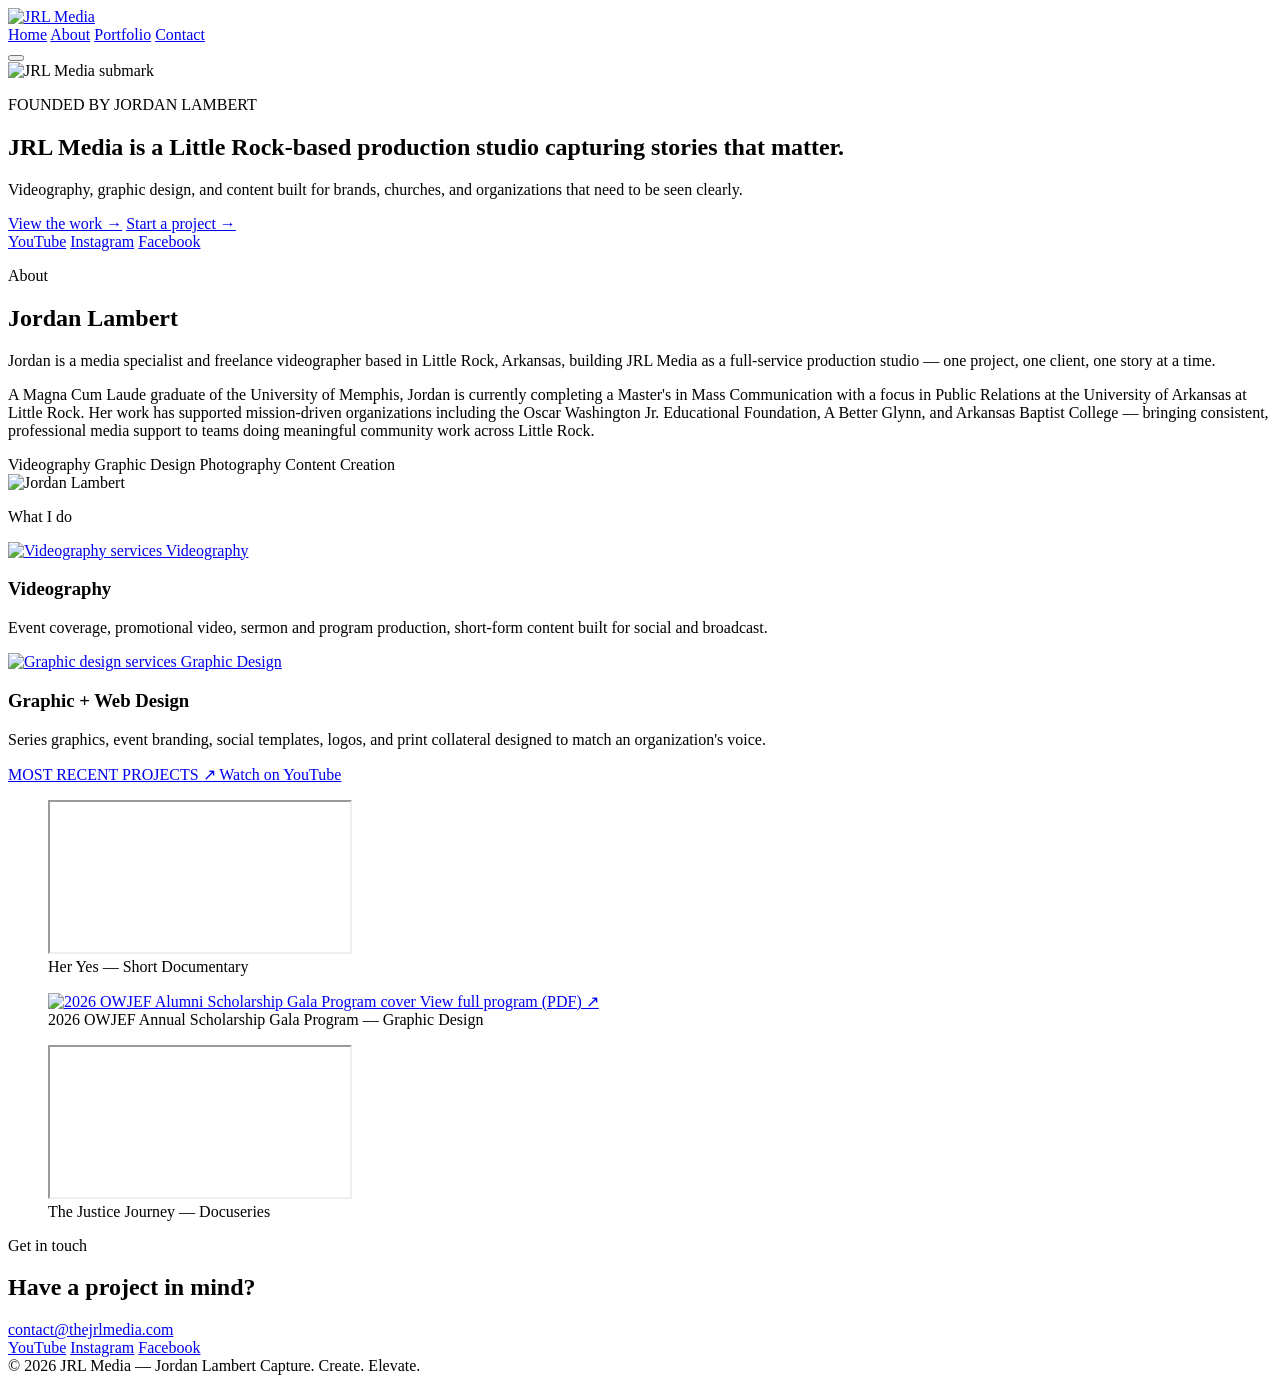
==== index.html @ c46c0e15 "Rename index(1).html to index.html" ====
<!DOCTYPE html>
<html lang="en">
<head>
  <meta charset="UTF-8">
  <meta name="viewport" content="width=device-width, initial-scale=1.0">
  <title>JRL Media — Capture. Create. Elevate.</title>
  <link rel="preconnect" href="https://fonts.googleapis.com">
  <link rel="preconnect" href="https://fonts.gstatic.com" crossorigin>
  <link href="https://fonts.googleapis.com/css2?family=Montserrat:wght@400;500;600;700&display=swap" rel="stylesheet">
  <link rel="stylesheet" href="style.css">
  <link rel="icon" type="image/png" href="images/logo-favicon.png">
</head>
<body>

  <!-- ===== NAV ===== -->
  <header class="site-header">
    <a href="#" class="logo">
      <img src="images/logo-alternate.png" alt="JRL Media">
    </a>
    <nav class="main-nav">
      <a href="#home">Home</a>
      <a href="#about">About</a>
      <a href="#work">Portfolio</a>
      <a href="#contact">Contact</a>
    </nav>
    <button class="nav-toggle" aria-label="Toggle menu">
      <span></span><span></span><span></span>
    </button>
  </header>

  <!-- ===== HERO ===== -->
  <section id="home" class="hero">
    <div class="hero-inner">
      <img src="images/logo-submark.png" alt="JRL Media submark" class="hero-submark">
      <p class="eyebrow">FOUNDED BY JORDAN LAMBERT</p>
      <h1>JRL Media is a Little&nbsp;Rock&#8209;based production studio capturing stories that matter.</h1>

      <p class="hero-sub">Videography, graphic design, and content built for brands, churches, and organizations that need to be seen clearly.</p>

      <div class="hero-cta">
        <a href="#work" class="text-link">View the work →</a>
        <a href="#contact" class="text-link">Start a project →</a>
      </div>

      <div class="socials">
        <a href="https://www.youtube.com/@theJRLMedia" target="_blank" rel="noopener">YouTube</a>
        <a href="#">Instagram</a>
        <a href="#">Facebook</a>
      </div>
    </div>
  </section>

  <!-- ===== ABOUT ===== -->
  <section id="about" class="about-split">
    <div class="about-panel">
        <p class="eyebrow eyebrow-inverse">About</p>
        <h2>Jordan Lambert</h2>
        <p class="about-panel-copy">Jordan is a media specialist and freelance videographer based in Little Rock, Arkansas, building JRL Media as a full-service production studio — one project, one client, one story at a time. </p>
        <p class="about-panel-copy">A Magna Cum Laude graduate of the University of Memphis, Jordan is currently completing a Master's in Mass Communication with a focus in Public Relations at the University of Arkansas at Little Rock. Her work has supported mission-driven organizations including the Oscar Washington Jr. Educational Foundation, A Better Glynn, and Arkansas Baptist College — bringing consistent, professional media support to teams doing meaningful community work across Little Rock.</p>
      <div class="about-tags">
        <span class="tag">Videography</span>
        <span class="tag">Graphic Design</span>
        <span class="tag">Photography</span>
        <span class="tag">Content Creation</span>
      </div>
    </div>
    <div class="about-photo">
      <img src="images/headshot.png" alt="Jordan Lambert">
    </div>
  </section>

  <!-- ===== SERVICES / PORTFOLIO ===== -->
  <section id="work" class="services">
    <p class="eyebrow section-eyebrow">What I do</p>
    <div class="services-grid">
      <article class="work-card">
        <a class="work-card-photo" href="https://www.youtube.com/@theJRLMedia" target="_blank" rel="noopener">
          <div class="work-card-photo">
            <img src="images/media-photo.png" alt="Videography services">
            <span class="work-card-title">Videography</span>
          </div>
        </a>
        <h3 class="services-heading">Videography</h3>
        <p class="service-desc"> Event coverage, promotional video, sermon and program production, short-form content built for social and broadcast.</p>
      </article>
      <article class="work-card">
        <a class="work-card-photo" href="https://canva.link/izifkjl3uzoln9l" target="_blank" rel="noopener">
          <div class="work-card-photo">
          <img src="images/graphic-photo.png" alt="Graphic design services">
          <span class="work-card-title">Graphic Design</span>
        </div>
        </a>
        <h3 class="services-heading">Graphic + Web Design</h3>
        <p class="service-desc"> Series graphics, event branding, social templates, logos, and print collateral designed to match an organization's voice.</p>
  </article>
</div>
  </section>

  <!-- ===== FEATURED WORK ===== -->
  <section class="featured">
    <a href="https://www.youtube.com/@theJRLMedia" target="_blank" rel="noopener" class="eyebrow section-eyebrow eyebrow-link">MOST RECENT PROJECTS <span class="eyebrow-arrow">↗ Watch on YouTube</span></a>
    <div class="featured-grid">
      <figure class="featured-item">
        <div class="thumb thumb-video">
          <iframe
            src="https://www.youtube.com/embed/nKzZP5rl_Bw"
            title="JRL Media featured video"
            allow="accelerometer; autoplay; clipboard-write; encrypted-media; gyroscope; picture-in-picture"
            allowfullscreen>
          </iframe>
        </div>
        <figcaption>Her Yes <span>— Short Documentary</span></figcaption>
      </figure>

      <figure class="featured-item featured-item-compact">
        <a class="thumb thumb-doc" href="files/OWJEFGalaProgram2026.pdf" target="_blank" rel="noopener">
          <img src="images/gala-cover.png" alt="2026 OWJEF Alumni Scholarship Gala Program cover">
          <span class="thumb-doc-label">View full program (PDF) ↗</span>
        </a>
        <figcaption>2026 OWJEF Annual Scholarship Gala Program <span>— Graphic Design</span></figcaption>
      </figure>

      <figure class="featured-item">
        <div class="thumb thumb-video">
          <iframe
            src="https://www.youtube.com/embed/gStjX23V9OE?si=GZtvDW1Xm01tPmMg"
            title="JRL Media featured video"
            allow="accelerometer; autoplay; clipboard-write; encrypted-media; gyroscope; picture-in-picture"
            allowfullscreen>
          </iframe>
        </div>
        <figcaption>The Justice Journey <span>— Docuseries</span></figcaption>
      </figure>
    </div>
  </section>

  <!-- ===== CONTACT ===== -->
  <section id="contact" class="contact">
    <p class="eyebrow section-eyebrow">Get in touch</p>
    <h2>Have a project in mind?</h2>
    <a href="mailto:contact@thejrlmedia.com" class="contact-email">contact@thejrlmedia.com</a>
    <div class="socials">
      <a href="https://www.youtube.com/@theJRLMedia" target="_blank" rel="noopener">YouTube</a>
      <a href="#">Instagram</a>
      <a href="#">Facebook</a>
    </div>
  </section>

  <footer class="site-footer">
    <span>© 2026 JRL Media — Jordan Lambert</span>
    <span class="tagline">Capture. Create. Elevate.</span>
  </footer>

</body>
</html>
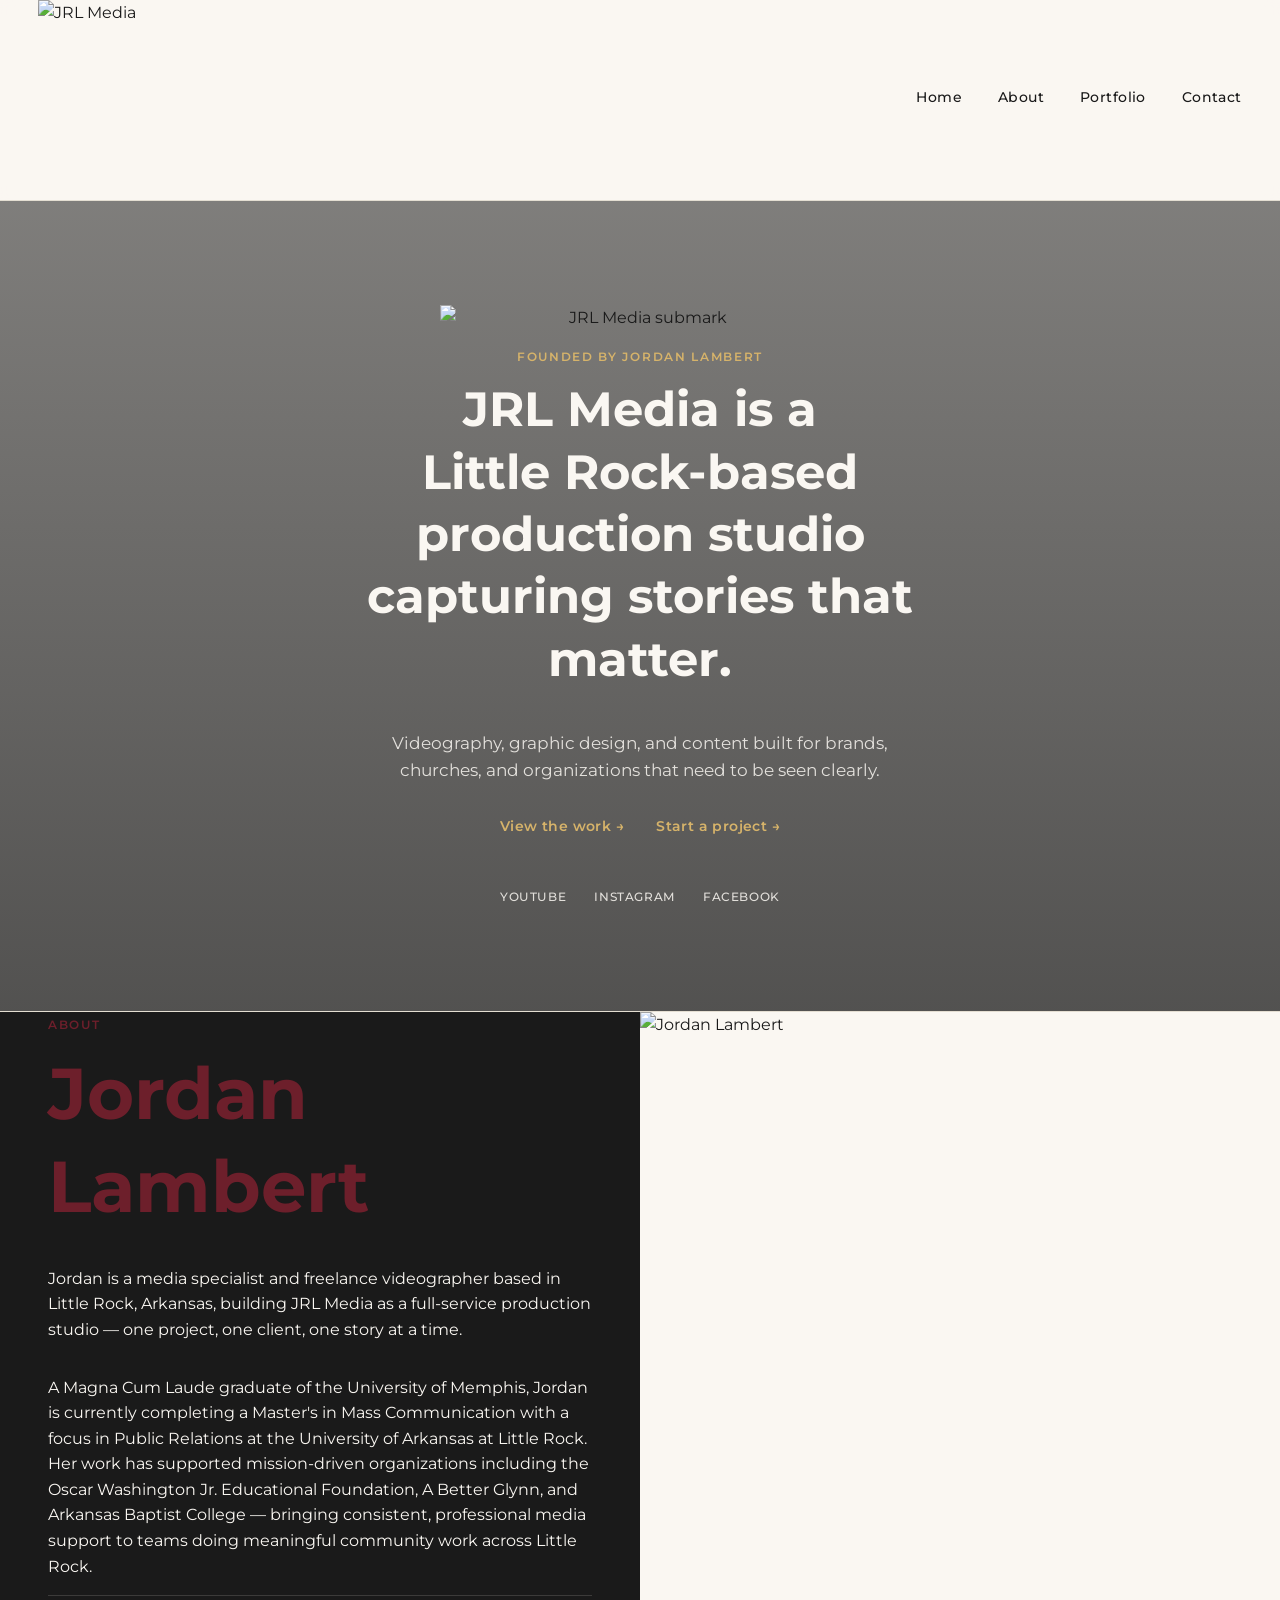
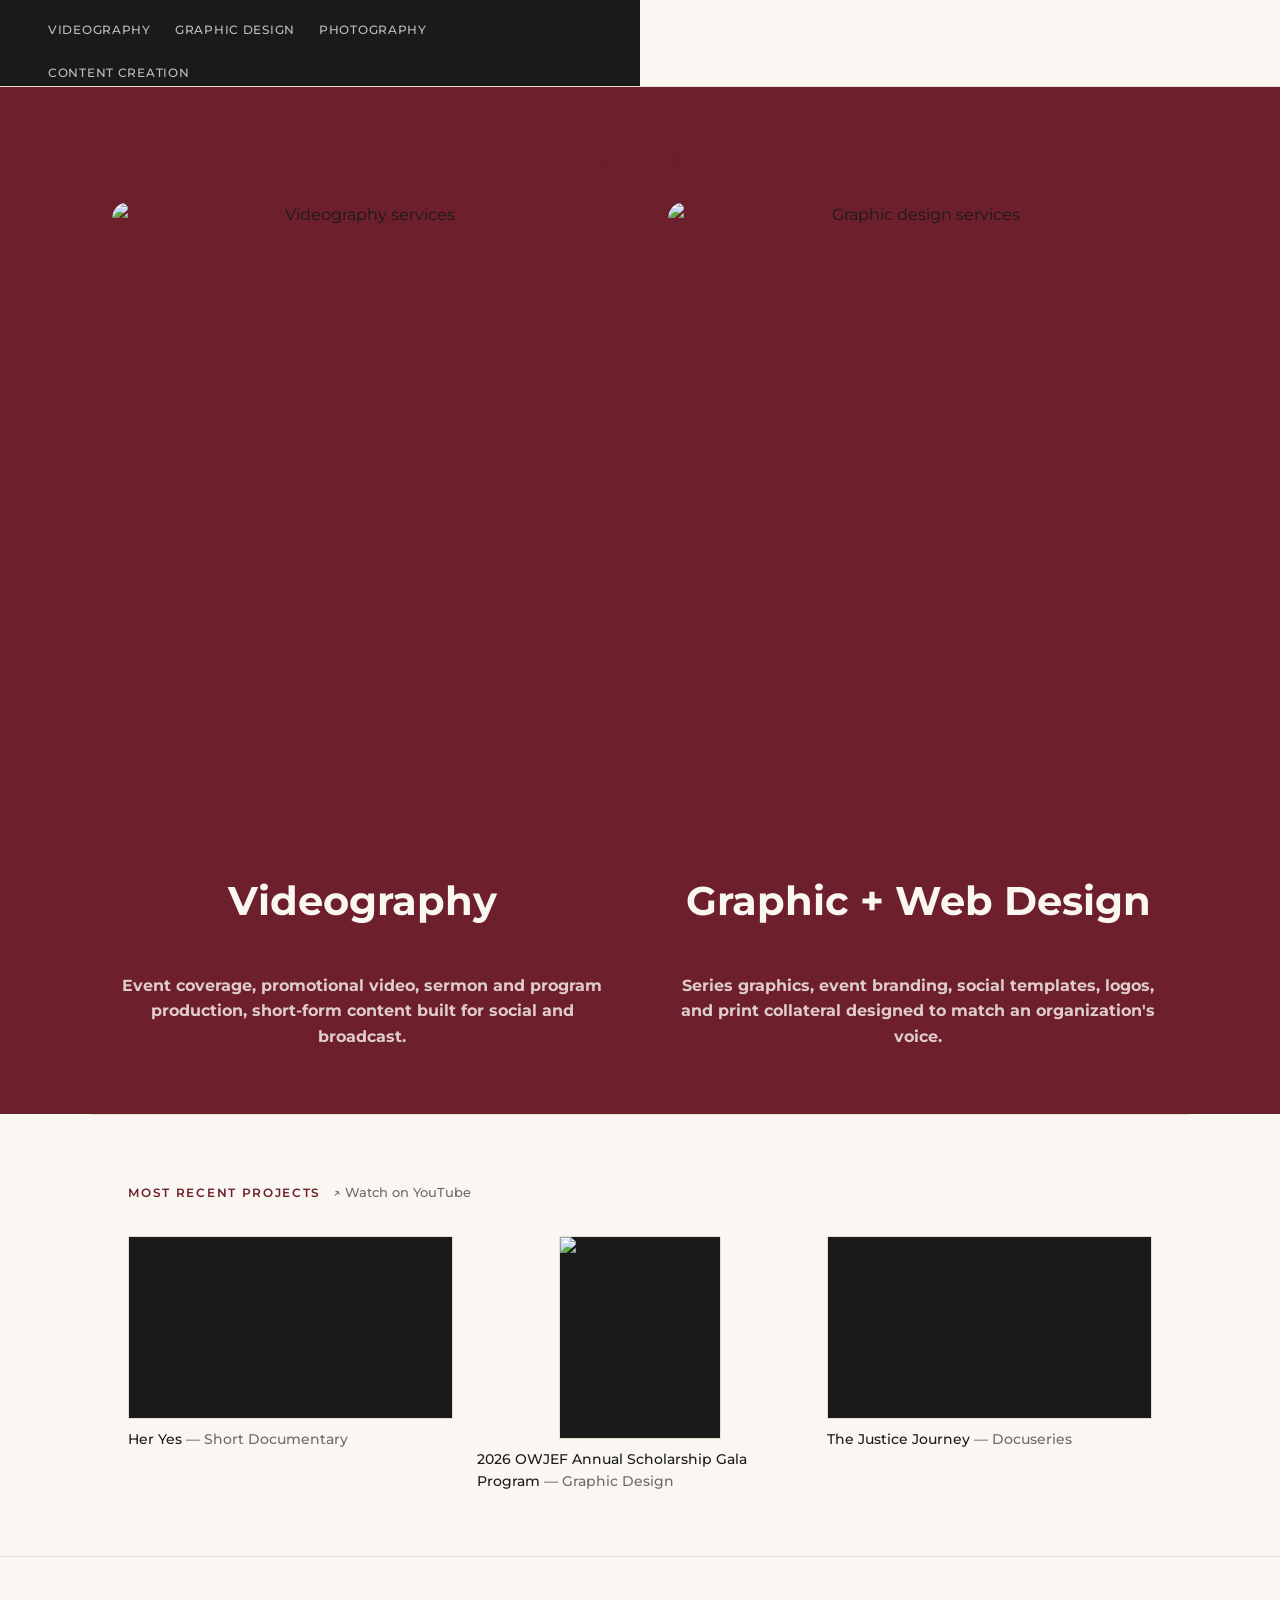
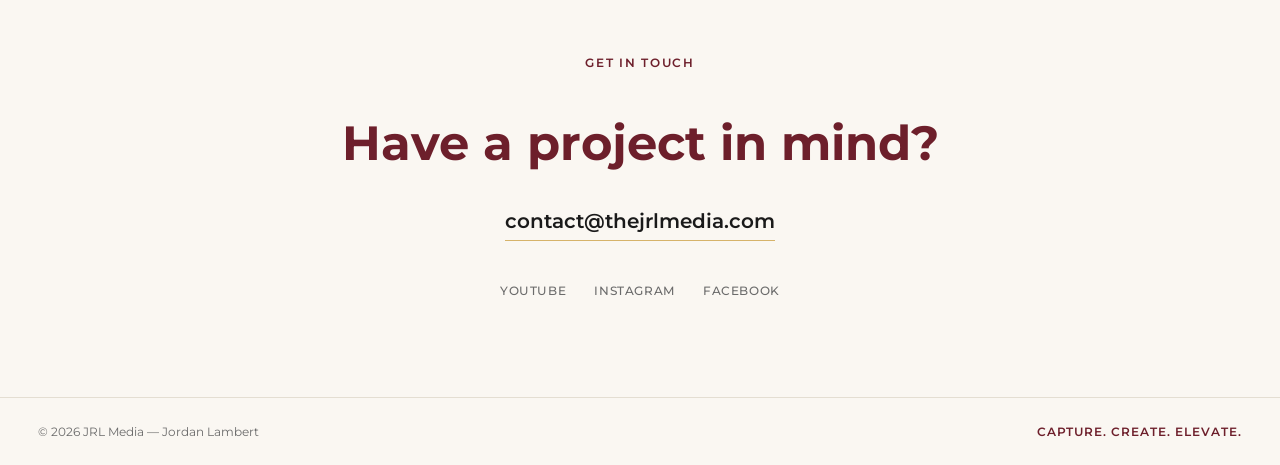
==== commit 005e3e4a: "Update image sources to use absolute URLs" ====
--- a/index.html
+++ b/index.html
@@ -8,14 +8,14 @@
   <link rel="preconnect" href="https://fonts.gstatic.com" crossorigin>
   <link href="https://fonts.googleapis.com/css2?family=Montserrat:wght@400;500;600;700&display=swap" rel="stylesheet">
   <link rel="stylesheet" href="style.css">
-  <link rel="icon" type="image/png" href="images/logo-favicon.png">
+  <link rel="icon" type="image/png" href="thejrlmedia.com/images/logo-favicon.png">
 </head>
 <body>
 
   <!-- ===== NAV ===== -->
   <header class="site-header">
     <a href="#" class="logo">
-      <img src="images/logo-alternate.png" alt="JRL Media">
+      <img src="thejrlmedia.com/images/logo-alternate.png" alt="JRL Media">
     </a>
     <nav class="main-nav">
       <a href="#home">Home</a>
@@ -31,7 +31,7 @@
   <!-- ===== HERO ===== -->
   <section id="home" class="hero">
     <div class="hero-inner">
-      <img src="images/logo-submark.png" alt="JRL Media submark" class="hero-submark">
+      <img src="thejrlmedia.com/images/logo-submark.png" alt="JRL Media submark" class="hero-submark">
       <p class="eyebrow">FOUNDED BY JORDAN LAMBERT</p>
       <h1>JRL Media is a Little&nbsp;Rock&#8209;based production studio capturing stories that matter.</h1>
 
--- a/style.css
+++ b/style.css
@@ -0,0 +1,484 @@
+/* =========================================================
+   JRL MEDIA — Design tokens, pulled directly from the brand kit
+   ========================================================= */
+:root {
+  --maroon:     #6D1F2B;
+  --gold:       #D6B36A;
+  --cream:      #FAF7F2;
+  --black:      #1A1A1A;
+  --gray:       #6B6B6B;
+  --line:       #E4DED2;
+
+  --font-heading: 'Montserrat', sans-serif;
+  --font-body:    'Montserrat', sans-serif;
+
+  --gap: clamp(1.25rem, 3vw, 2.5rem);
+}
+
+* { box-sizing: border-box; }
+html { scroll-behavior: smooth; }
+
+body {
+  margin: 0;
+  background: var(--cream);
+  color: var(--black);
+  font-family: var(--font-body);
+  font-weight: 400;
+  line-height: 1.6;
+  -webkit-font-smoothing: antialiased;
+}
+
+a { color: inherit; text-decoration: none; }
+
+.eyebrow {
+  font-family: var(--font-heading);
+  font-weight: 600;
+  font-size: 0.75rem;
+  letter-spacing: 0.14em;
+  color: var(--maroon);
+  text-transform: uppercase;
+  margin: 0 0 0.75rem;
+}
+
+:focus-visible { outline: 2px solid var(--maroon); outline-offset: 3px; }
+
+@media (prefers-reduced-motion: reduce) {
+  * { animation: none !important; transition: none !important; }
+  html { scroll-behavior: auto; }
+}
+
+/* =========================================================
+   HEADER / NAV
+   ========================================================= */
+.site-header {
+  position: sticky;
+  top: 0;
+  z-index: 20;
+  display: flex;
+  align-items: center;
+  justify-content: space-between;
+  padding: 0 var(--gap);
+  background: rgba(250, 247, 242, 0.9);
+  backdrop-filter: blur(8px);
+  border-bottom: 1px solid var(--line);
+}
+.logo img { height: 200px; width: auto; display: block; }
+
+.main-nav {
+  display: flex;
+  gap: 2.25rem;
+  font-family: var(--font-heading);
+  font-weight: 500;
+  font-size: 0.85rem;
+  letter-spacing: 0.03em;
+}
+.main-nav a { position: relative; padding-bottom: 4px; color: var(--black); }
+.main-nav a::after {
+  content: "";
+  position: absolute;
+  left: 0; bottom: 0;
+  width: 0;
+  height: 1px;
+  background: var(--maroon);
+  transition: width 0.25s ease;
+}
+.main-nav a:hover::after { width: 100%; }
+
+.nav-toggle { display: none; background: none; border: 0; cursor: pointer; padding: 0; }
+.nav-toggle span { display: block; width: 22px; height: 2px; margin: 5px 0; background: var(--black); }
+
+@media (max-width: 760px) {
+  .main-nav { display: none; }
+  .nav-toggle { display: block; }
+}
+
+/* =========================================================
+   HERO — centered, editorial, mission-statement led
+   ========================================================= */
+.hero {
+  position: relative;
+  min-height: 90vh;
+  display: flex;
+  align-items: center;
+  justify-content: center;
+  background-image: url('images/hero-photo.png');
+  background-size: cover;
+  background-position: center 30%;
+  overflow: hidden;
+}
+.hero::before {
+  content: "";
+  position: absolute;
+  inset: 0;
+  background: linear-gradient(180deg, rgba(26,26,26,0.55), rgba(26,26,26,0.75));
+}
+
+.hero-inner {
+  position: relative;
+  z-index: 1;
+  max-width: 760px;
+  margin: 0 auto;
+  padding: clamp(4rem, 12vw, 6rem) var(--gap);
+  text-align: center;
+}
+
+.hero .eyebrow { color: var(--gold); }
+
+.hero h1 {
+  font-family: var(--font-heading);
+  font-weight: 700;
+  font-size: clamp(2rem, 4.5vw, 3rem);
+  line-height: 1.3;
+  color: var(--cream);
+  margin: 0 0 2.5rem 0;
+}
+
+.hero-submark {
+  width: 400px;
+  height: auto;
+  margin: 0 auto 1rem;
+  display: block;
+}
+
+.hero-sub {
+  font-size: 1.05rem;
+  color: var(--cream);
+  opacity: 0.85;
+  max-width: 46ch;
+  margin: 0 auto 2rem;
+}
+
+.hero-cta {
+  display: flex;
+  justify-content: center;
+  gap: 2rem;
+  flex-wrap: wrap;
+  margin-bottom: 3rem;
+}
+
+.hero .text-link { color: var(--gold); }
+.hero .text-link:hover { border-color: var(--gold); }
+
+.hero .socials { color: var(--cream); opacity: 0.85; }
+.hero .socials a:hover { color: var(--gold); opacity: 1; }
+
+.text-link {
+  font-family: var(--font-heading);
+  font-weight: 600;
+  font-size: 0.85rem;
+  letter-spacing: 0.03em;
+  color: var(--maroon);
+  border-bottom: 1px solid transparent;
+  transition: border-color 0.2s;
+}
+.text-link:hover { border-color: var(--maroon); }
+
+.socials {
+  display: flex;
+  justify-content: center;
+  gap: 1.75rem;
+  font-family: var(--font-heading);
+  font-weight: 500;
+  font-size: 0.78rem;
+  letter-spacing: 0.05em;
+  text-transform: uppercase;
+  color: var(--gray);
+}
+.socials a:hover { color: var(--maroon); }
+
+/* =========================================================
+   ABOUT
+   ========================================================= */
+.about {
+  padding: clamp(2rem, 4vw, 3rem) var(--gap);
+  border-top: 1px solid var(--line);
+}
+.about-grid {
+  max-width: 1100px;
+  margin: 0 auto;
+  display: grid;
+  grid-template-columns: 1fr 2fr;
+  gap: var(--gap);
+}
+.lede {
+  font-family: var(--font-heading);
+  font-weight: 600;
+  font-size: clamp(1.2rem, 2.2vw, 1.6rem);
+  line-height: 1.4;
+  color: var(--black);
+  margin: 0 0 1.25rem;
+}
+.about-panel h2 {
+  font-family: var(--font-heading);
+  font-weight: 700;
+  font-size: clamp(3.5rem, 6vw, 4.5rem);
+  line-height: 1.3;
+  color: var(--maroon);
+  margin: 0 0 1rem;
+}
+.about-panel {
+  overflow-y: auto;
+}
+.about-split {
+  display: grid;
+  grid-template-columns: 1fr 1fr;
+  height: 75vh;
+  border-top: 1px solid var(--line);
+}
+.about-panel {
+  background: var(--black);
+  color: var(--cream);
+  padding: clamp(2rem, 4vw, 3rem);
+  display: flex;
+  flex-direction: column;
+  justify-content: center;
+}
+.about-copy p:not(.lede) { color: var(--gray); max-width: 60ch; }
+.about-tags {
+  display: flex;
+  flex-wrap: wrap;
+  gap: 1.5rem;
+  padding-top: 1.5rem;
+  border-top: 1px solid rgba(250,247,242,0.15);
+}
+.about-tags span {
+  font-family: var(--font-heading);
+  font-weight: 500;
+  font-size: 0.75rem;
+  letter-spacing: 0.06em;
+  text-transform: uppercase;
+  color: var(--cream);
+  opacity: 0.75;
+}
+
+@media (max-width: 760px) {
+  .about-split { grid-template-columns: 1fr; height: auto; }
+  .about-panel { overflow-y: visible; }
+  .about-photo { height:auto; min-height: 320px; }
+}
+.about-photo { min-height: 420px; }
+.about-photo img {
+  width: 100%;
+  height: 100%;
+  object-fit: cover;
+  display: block;
+}
+
+/* =========================================================
+   SERVICES
+   ========================================================= */
+.services {
+  margin: 0 auto;
+  padding: clamp(2.5rem, 6vw, 4rem) var(--gap);
+  border-top: 1px solid var(--line);
+  text-align: center;
+  background: var(--maroon);
+}
+.section-eyebrow { margin-bottom: 2rem; }
+
+.services-grid {
+  display: grid;
+  grid-template-columns: repeat(2, 500px);
+  justify-content: center;
+  gap: 3.5rem;
+  background: var(--maroon);
+}
+.services-inner {
+  max-width: 1100px;
+  margin: 0 auto;
+  padding: 0 var(--gap);
+}
+.service-card { background: var(--cream); padding: clamp(2rem, 4vw, 2.5rem); }
+.service-index {
+  font-family: var(--font-heading);
+  font-weight: 700;
+  font-size: 1.75rem;
+  color: var(--gold);
+  display: block;
+  margin-bottom: 0.5rem;
+}
+.service-desc {
+  color: rgba(250,247,242,0.8);   /* was var(--gray) */
+  margin: 1rem 0 0;
+  max-width: 46ch;
+  font-weight:700;
+}
+.service-card h3 {
+  font-family: var(--font-heading);
+  font-weight: 700;
+  font-size: 1.4rem;
+  margin: 0 0 0.75rem;
+  color: var(--maroon);
+}
+.service-card p { color: var(--gray); margin: 0 0 1.25rem; }
+.services-heading {
+  font-family: var(--font-heading);
+  font-weight: 700;
+  font-size: clamp(1.75rem, 4vw, 2.5rem);
+  color: var(--cream);   /* was var(--black) */
+  margin: 0 0 2.5rem;
+}
+
+@media (max-width: 760px) {
+  .services-grid { grid-template-columns: 1fr; }
+}
+.work-card-photo {
+  position: relative;
+  display: block;
+  aspect-ratio: 3 / 4;
+  border-radius: 16px;
+  overflow: hidden;
+}
+.work-card-photo img { transform: scale (1.04)
+  width: 100%;
+  height: 100%;
+  object-fit: cover;
+  display: block;
+  transition: transform 0.3s ease;
+}
+.work-card-photo:hover img {
+  transform: scale(1.04);
+}
+.work-card-link { display: block; }
+
+/* =========================================================
+   FEATURED WORK
+   ========================================================= */
+.featured {
+  max-width: 1100px;
+  margin: 0 auto;
+  padding: clamp(2.5rem, 6vw, 4rem) var(--gap);
+  border-top: 1px solid var(--line);
+}
+.eyebrow-link {
+  display: inline-flex;
+  align-items: baseline;
+  gap: 0.75rem;
+  border-bottom: 1px solid transparent;
+  transition: border-color 0.2s;
+}
+.eyebrow-link:hover { border-color: var(--maroon); }
+.eyebrow-arrow {
+  font-family: var(--font-body);
+  font-weight: 500;
+  text-transform: none;
+  letter-spacing: normal;
+  font-size: 0.8rem;
+  color: var(--gray);
+}
+
+.featured-grid { display: grid; grid-template-columns: repeat(3, 1fr); gap: 1.5rem; }
+.featured-item { margin: 0; }
+.thumb {
+  aspect-ratio: 4 / 5;
+  background: var(--black);
+  border: 1px solid var(--line);
+  position: relative;
+  display: flex;
+  align-items: flex-end;
+  padding: 0.75rem;
+}
+
+.thumb-video { aspect-ratio: 16 / 9; padding: 0; overflow: hidden; }
+.thumb-video iframe { width: 100%; height: 100%; border: 0; display: block; }
+
+.thumb-doc { padding: 0; overflow: hidden; position: relative; display: block; }
+.thumb-doc img { width: 100%; height: 100%; object-fit: cover; object-position: top; display: block; }
+.thumb-doc-label {
+  position: absolute;
+  inset: auto 0 0 0;
+  padding: 0.75rem;
+  background: linear-gradient(to top, rgba(26,26,26,0.85), transparent);
+  font-family: var(--font-heading);
+  font-weight: 500;
+  font-size: 0.72rem;
+  color: var(--gold);
+  opacity: 0;
+  transform: translateY(6px);
+  transition: opacity 0.2s, transform 0.2s;
+  z-index: 2;
+}
+.thumb-doc:hover .thumb-doc-label,
+.thumb-doc:focus-visible .thumb-doc-label,
+.thumb-collage:hover .thumb-doc-label,
+.thumb-collage:focus-visible .thumb-doc-label { opacity: 1; transform: translateY(0); }
+
+.featured-item-compact .thumb-doc { max-width: 50%; margin: 0 auto; }
+
+.thumb-collage {
+  aspect-ratio: 16 / 9;
+  padding: 0;
+  overflow: hidden;
+  display: grid;
+  grid-template-columns: repeat(4, 1fr);
+  grid-auto-rows: 1fr;
+  gap: 2px;
+}
+.collage-cell { width: 100%; height: 100%; background: var(--black); object-fit: cover; display: block; }
+.cell-1 { background: linear-gradient(160deg, #4a2530, var(--black)); }
+.cell-2 { background: linear-gradient(160deg, #3a2010, var(--black)); }
+.cell-3 { background: linear-gradient(160deg, #2b2a1c, var(--black)); }
+.cell-4 { background: linear-gradient(160deg, #2a1e24, var(--black)); }
+.cell-5 { background: linear-gradient(160deg, #302217, var(--black)); }
+.cell-6 { background: linear-gradient(160deg, #212a24, var(--black)); }
+.thumb-collage img { width: 100%; height: 100%; object-fit: cover; display: block; }
+
+.featured-item figcaption {
+  margin-top: 0.6rem;
+  font-family: var(--font-heading);
+  font-weight: 500;
+  font-size: 0.85rem;
+  color: var(--black);
+}
+.featured-item figcaption span { color: var(--gray); }
+.featured-note { margin-top: 2rem; font-size: 0.8rem; color: var(--gray); }
+
+@media (max-width: 760px) {
+  .featured-grid { grid-template-columns: 1fr; }
+}
+
+/* =========================================================
+   CONTACT
+   ========================================================= */
+.contact {
+  padding: clamp(3.5rem, 10vw, 6rem) var(--gap);
+  border-top: 1px solid var(--line);
+  text-align: center;
+}
+.contact h2 {
+  font-family: var(--font-heading);
+  font-weight: 700;
+  font-size: clamp(2rem, 5vw, 3rem);
+  color: var(--maroon);
+  margin: 0 0 1.5rem;
+}
+.contact-email {
+  display: inline-block;
+  font-family: var(--font-heading);
+  font-weight: 600;
+  font-size: clamp(1rem, 2vw, 1.25rem);
+  color: var(--black);
+  border-bottom: 1px solid var(--gold);
+  padding-bottom: 3px;
+}
+.contact .socials { margin-top: 2.5rem; }
+
+/* =========================================================
+   FOOTER
+   ========================================================= */
+.site-footer {
+  display: flex;
+  justify-content: space-between;
+  align-items: center;
+  padding: 1.5rem var(--gap);
+  border-top: 1px solid var(--line);
+  font-size: 0.75rem;
+  color: var(--gray);
+}
+.site-footer .tagline {
+  font-family: var(--font-heading);
+  font-weight: 600;
+  letter-spacing: 0.08em;
+  text-transform: uppercase;
+  color: var(--maroon);
+}
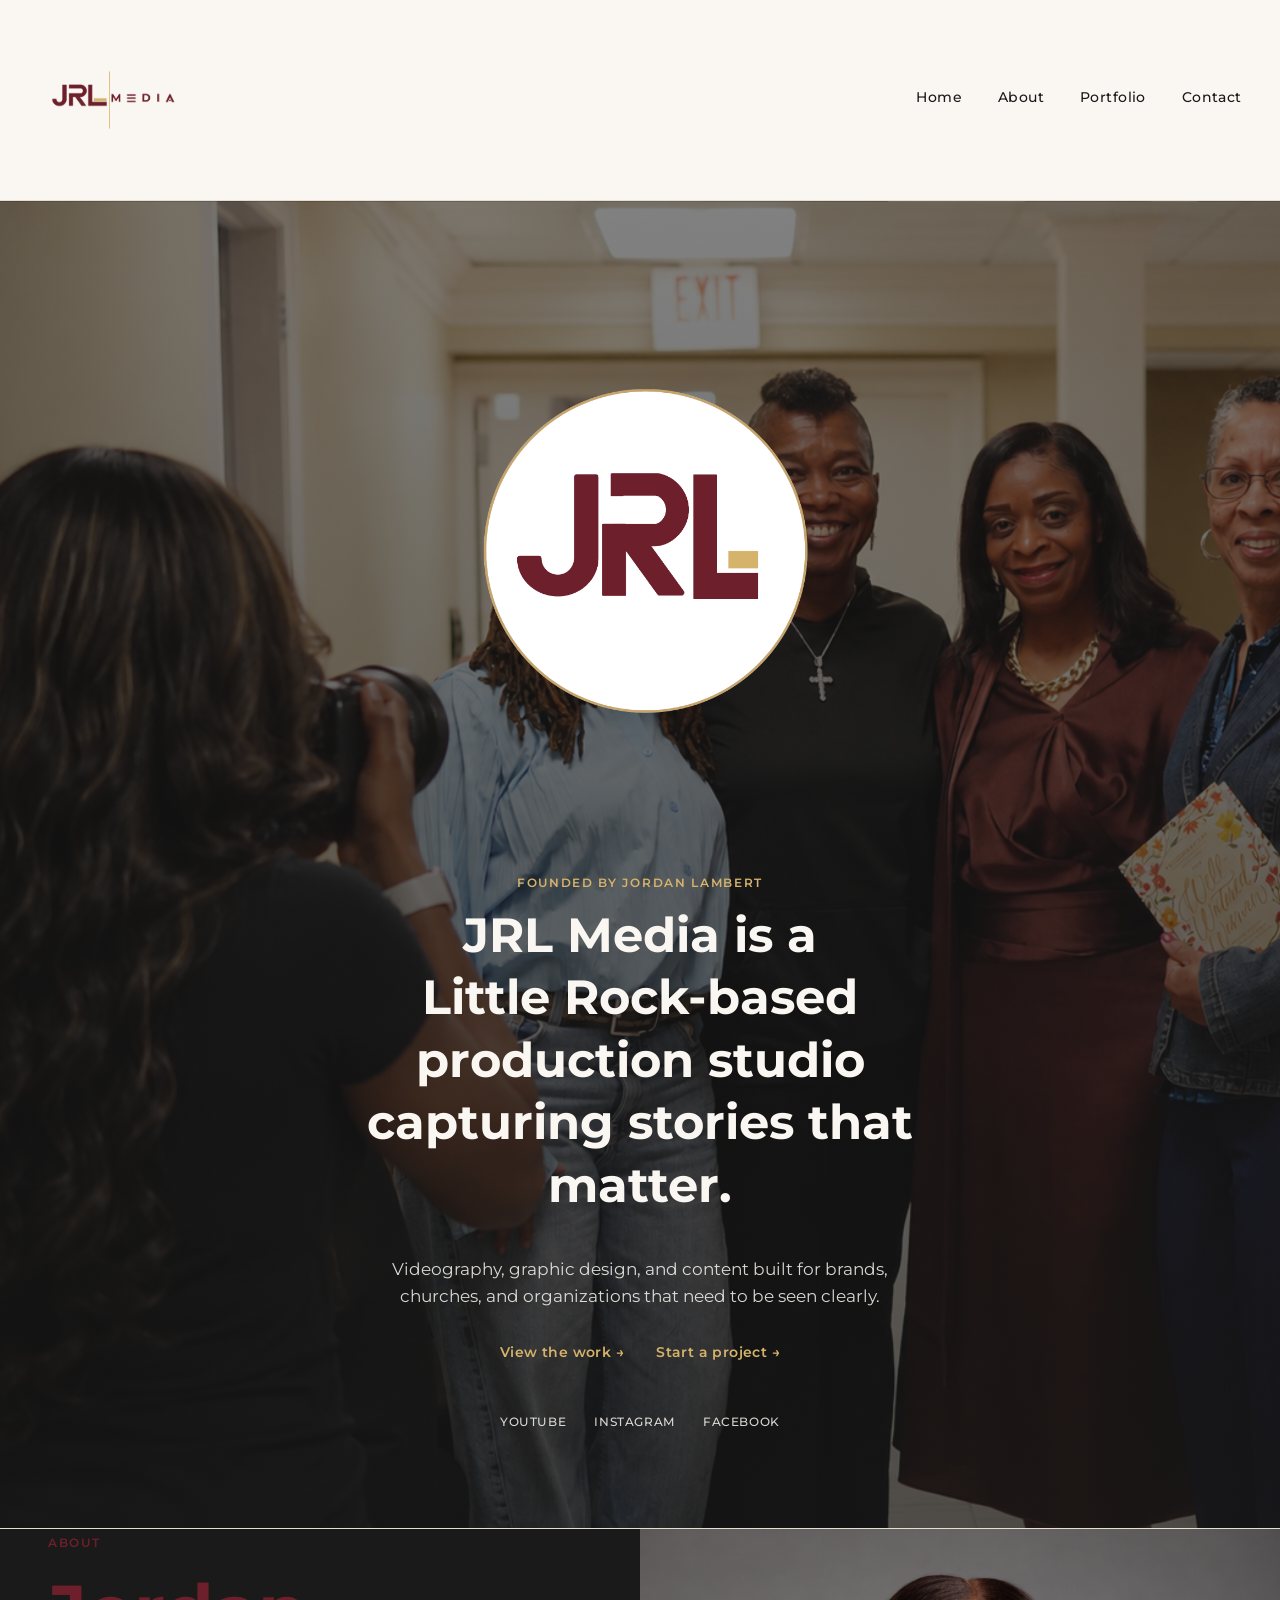
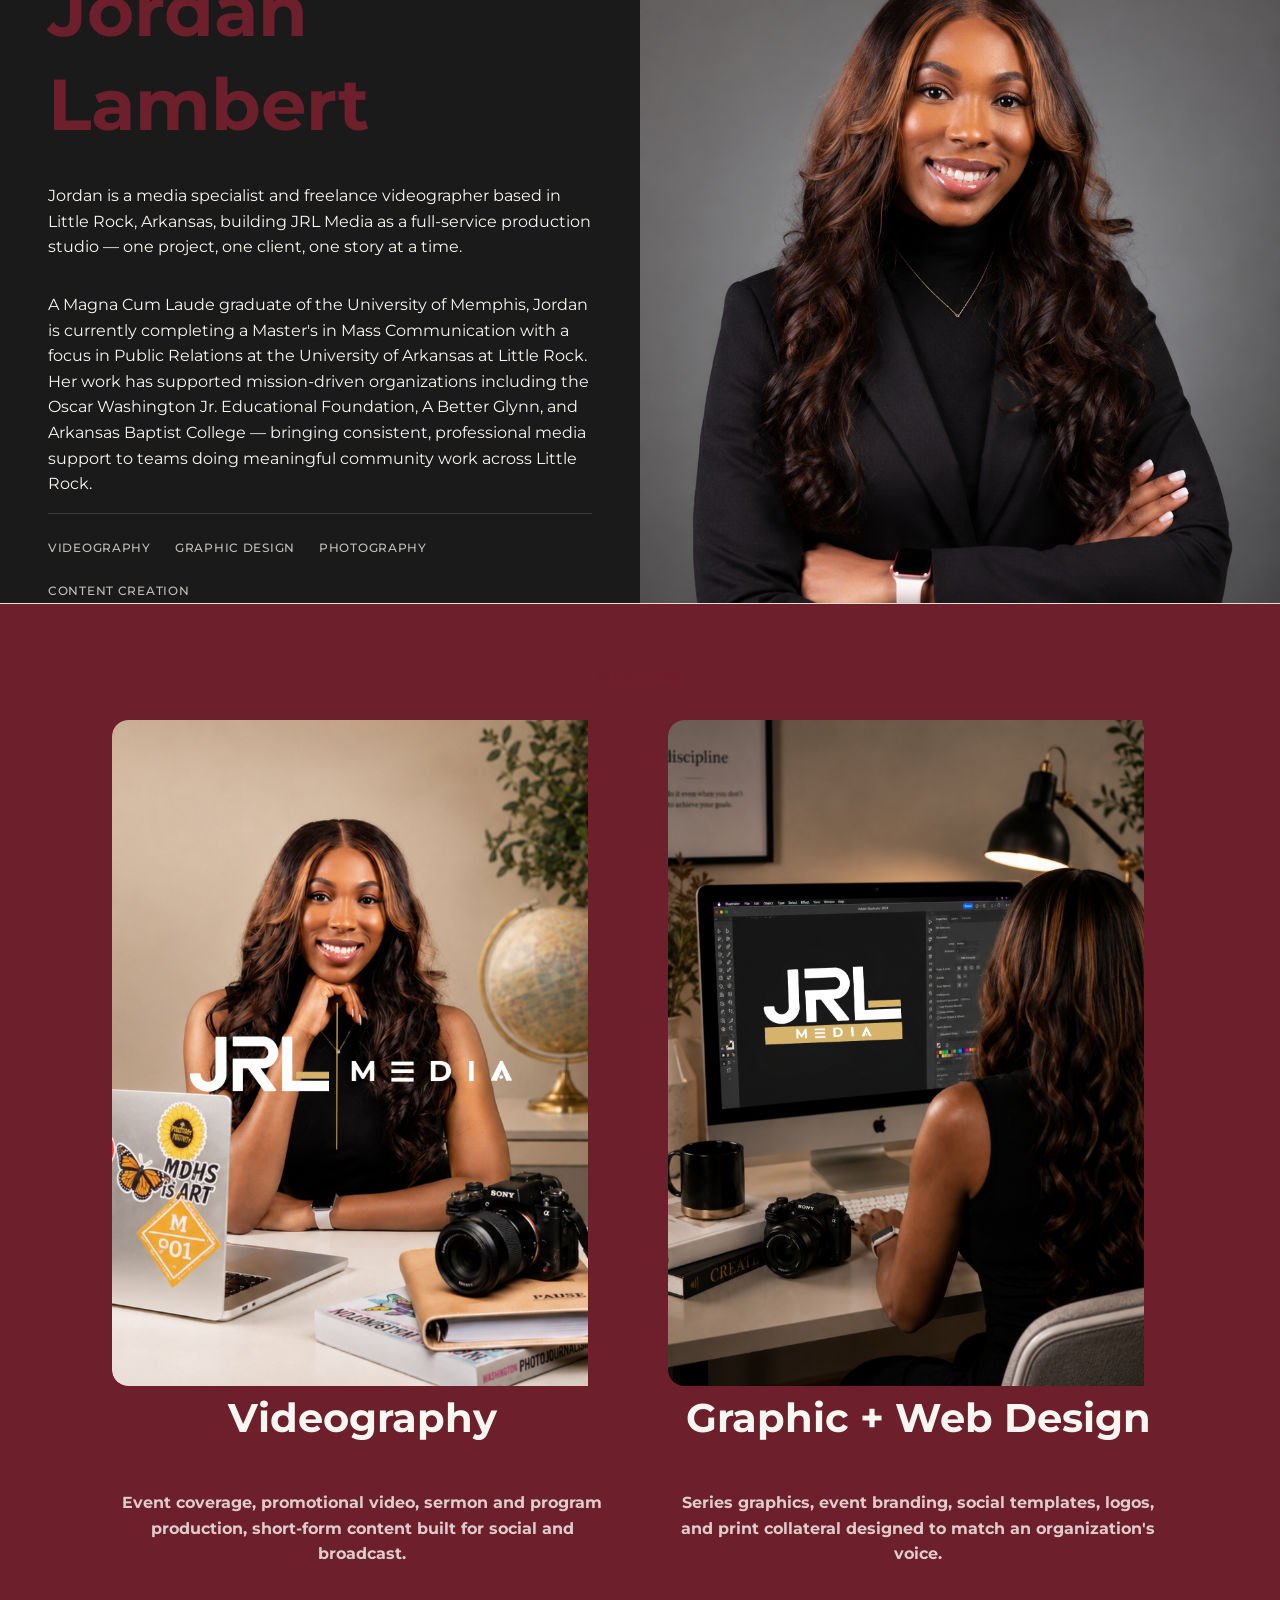
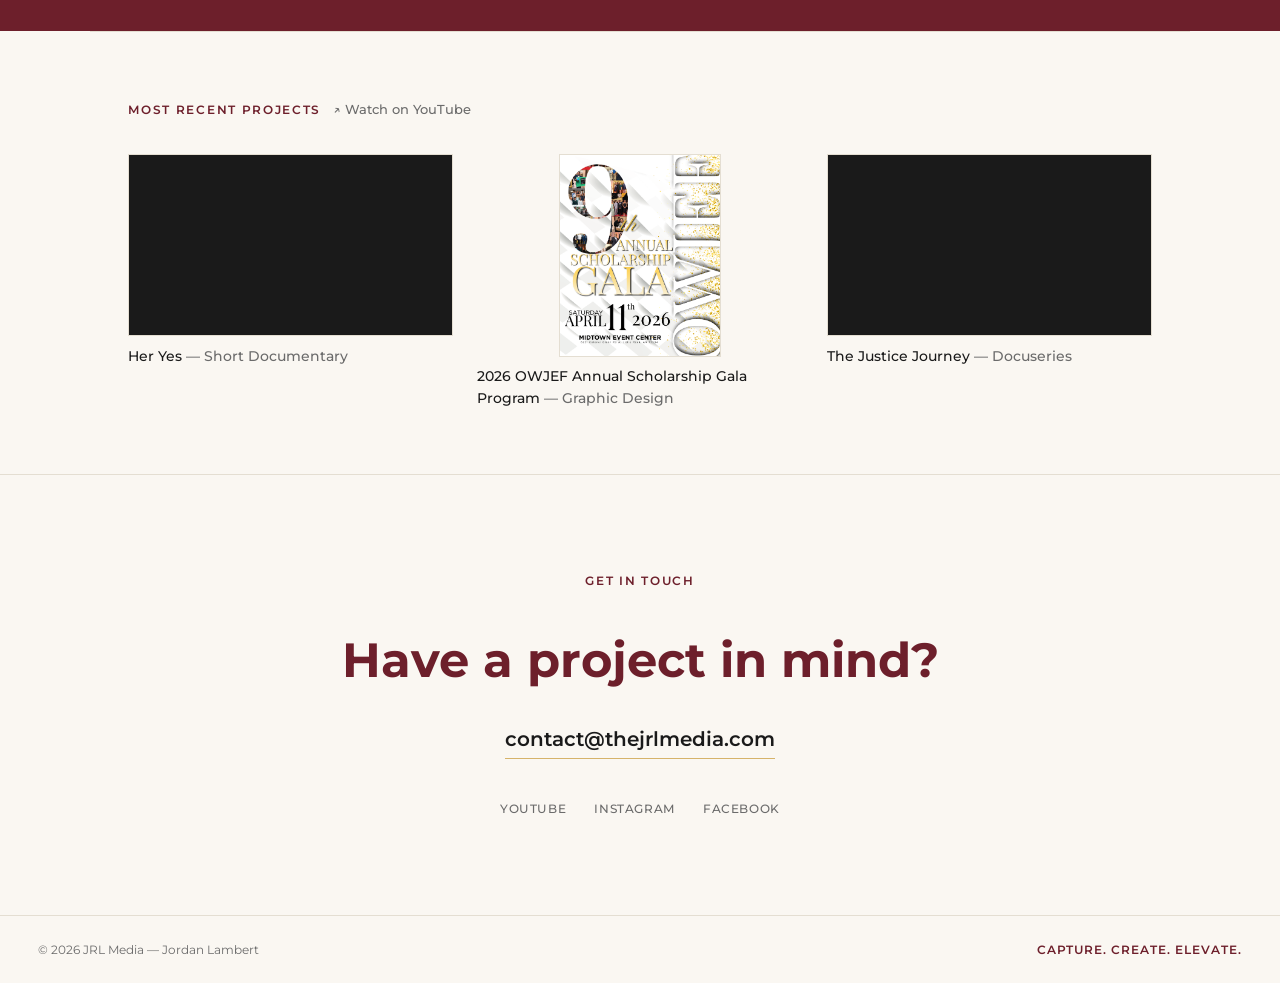
==== commit d00a4172: "Fix image filename case in index.html" ====
--- a/index.html
+++ b/index.html
@@ -8,14 +8,14 @@
   <link rel="preconnect" href="https://fonts.gstatic.com" crossorigin>
   <link href="https://fonts.googleapis.com/css2?family=Montserrat:wght@400;500;600;700&display=swap" rel="stylesheet">
   <link rel="stylesheet" href="style.css">
-  <link rel="icon" type="image/png" href="thejrlmedia.com/images/logo-favicon.png">
+  <link rel="icon" type="image/png" href="images/logo-favicon.png">
 </head>
 <body>
 
   <!-- ===== NAV ===== -->
   <header class="site-header">
     <a href="#" class="logo">
-      <img src="thejrlmedia.com/images/logo-alternate.png" alt="JRL Media">
+      <img src="images/logo-alternate.png" alt="JRL Media">
     </a>
     <nav class="main-nav">
       <a href="#home">Home</a>
@@ -31,7 +31,7 @@
   <!-- ===== HERO ===== -->
   <section id="home" class="hero">
     <div class="hero-inner">
-      <img src="thejrlmedia.com/images/logo-submark.png" alt="JRL Media submark" class="hero-submark">
+      <img src="images/logo-submark.png" alt="JRL Media submark" class="hero-submark">
       <p class="eyebrow">FOUNDED BY JORDAN LAMBERT</p>
       <h1>JRL Media is a Little&nbsp;Rock&#8209;based production studio capturing stories that matter.</h1>
 
@@ -65,7 +65,7 @@
       </div>
     </div>
     <div class="about-photo">
-      <img src="images/headshot.png" alt="Jordan Lambert">
+      <img src="images/Headshot.png" alt="Jordan Lambert">
     </div>
   </section>
 
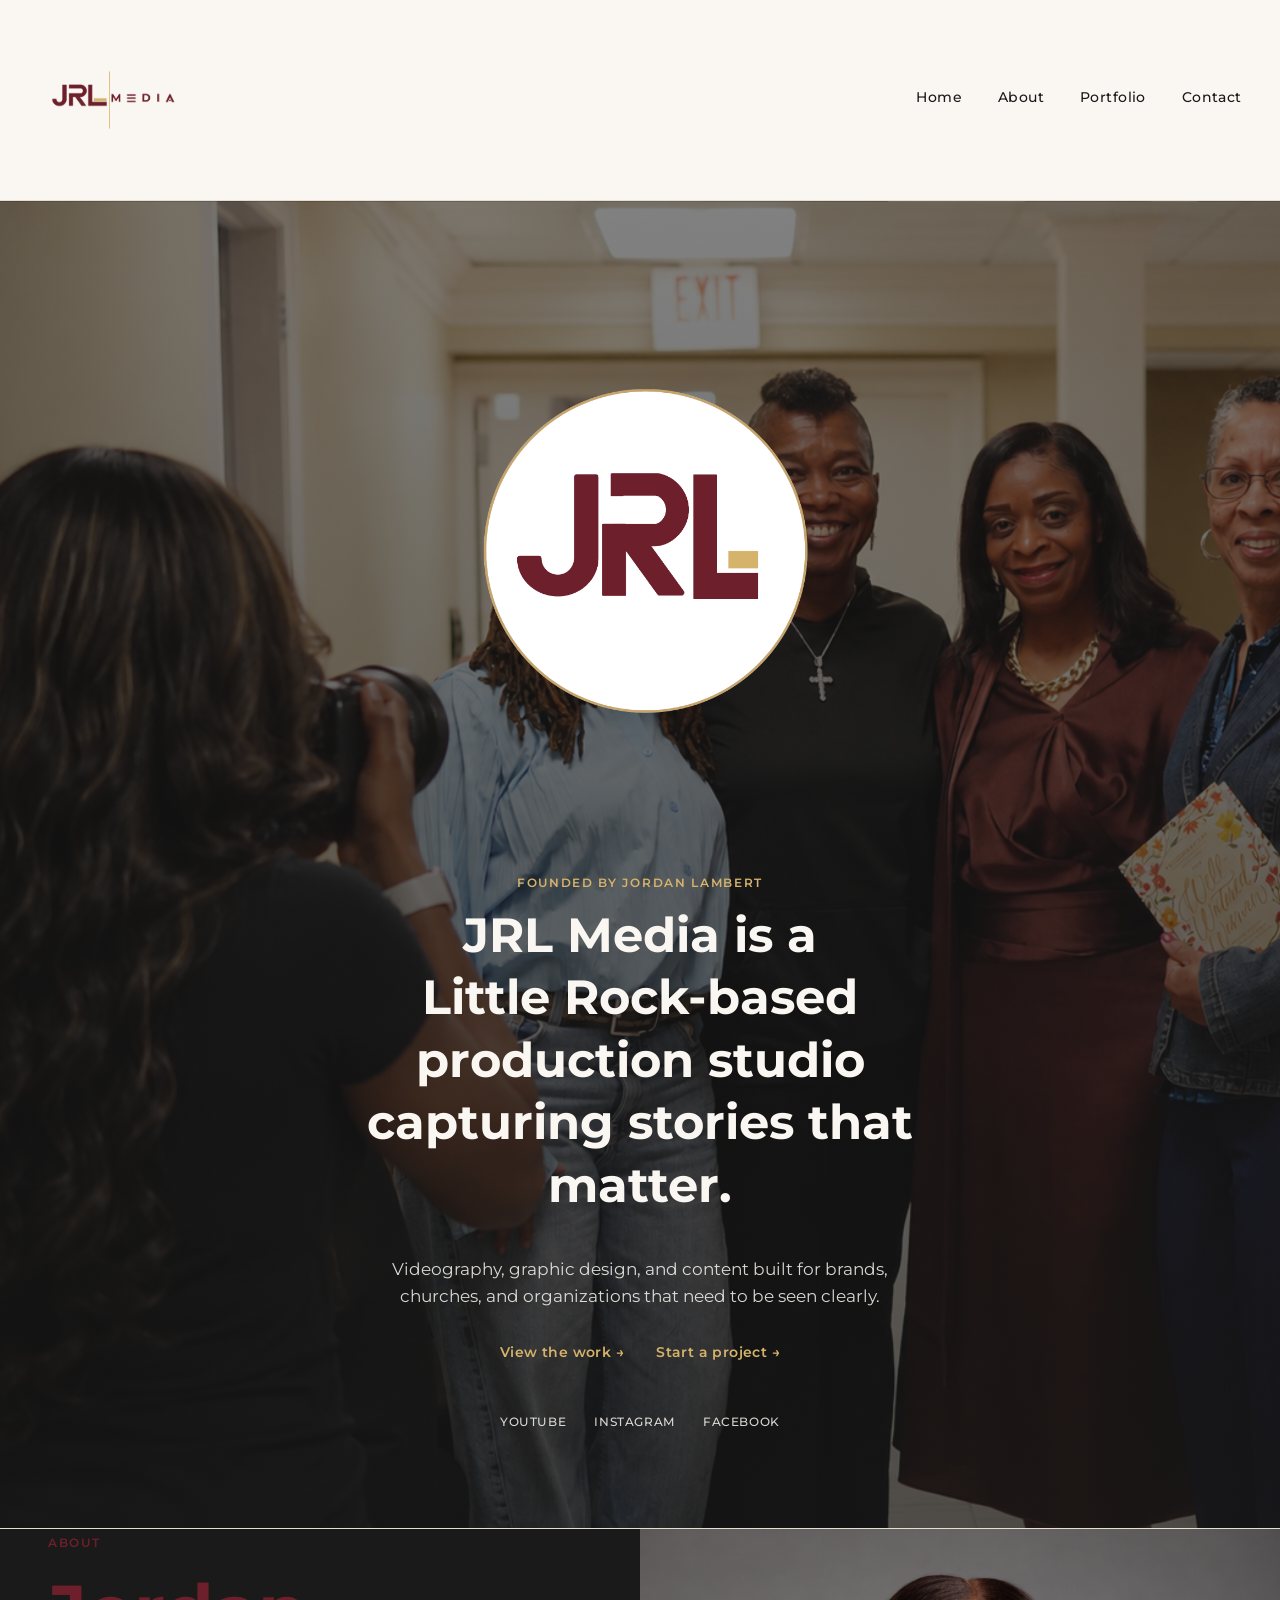
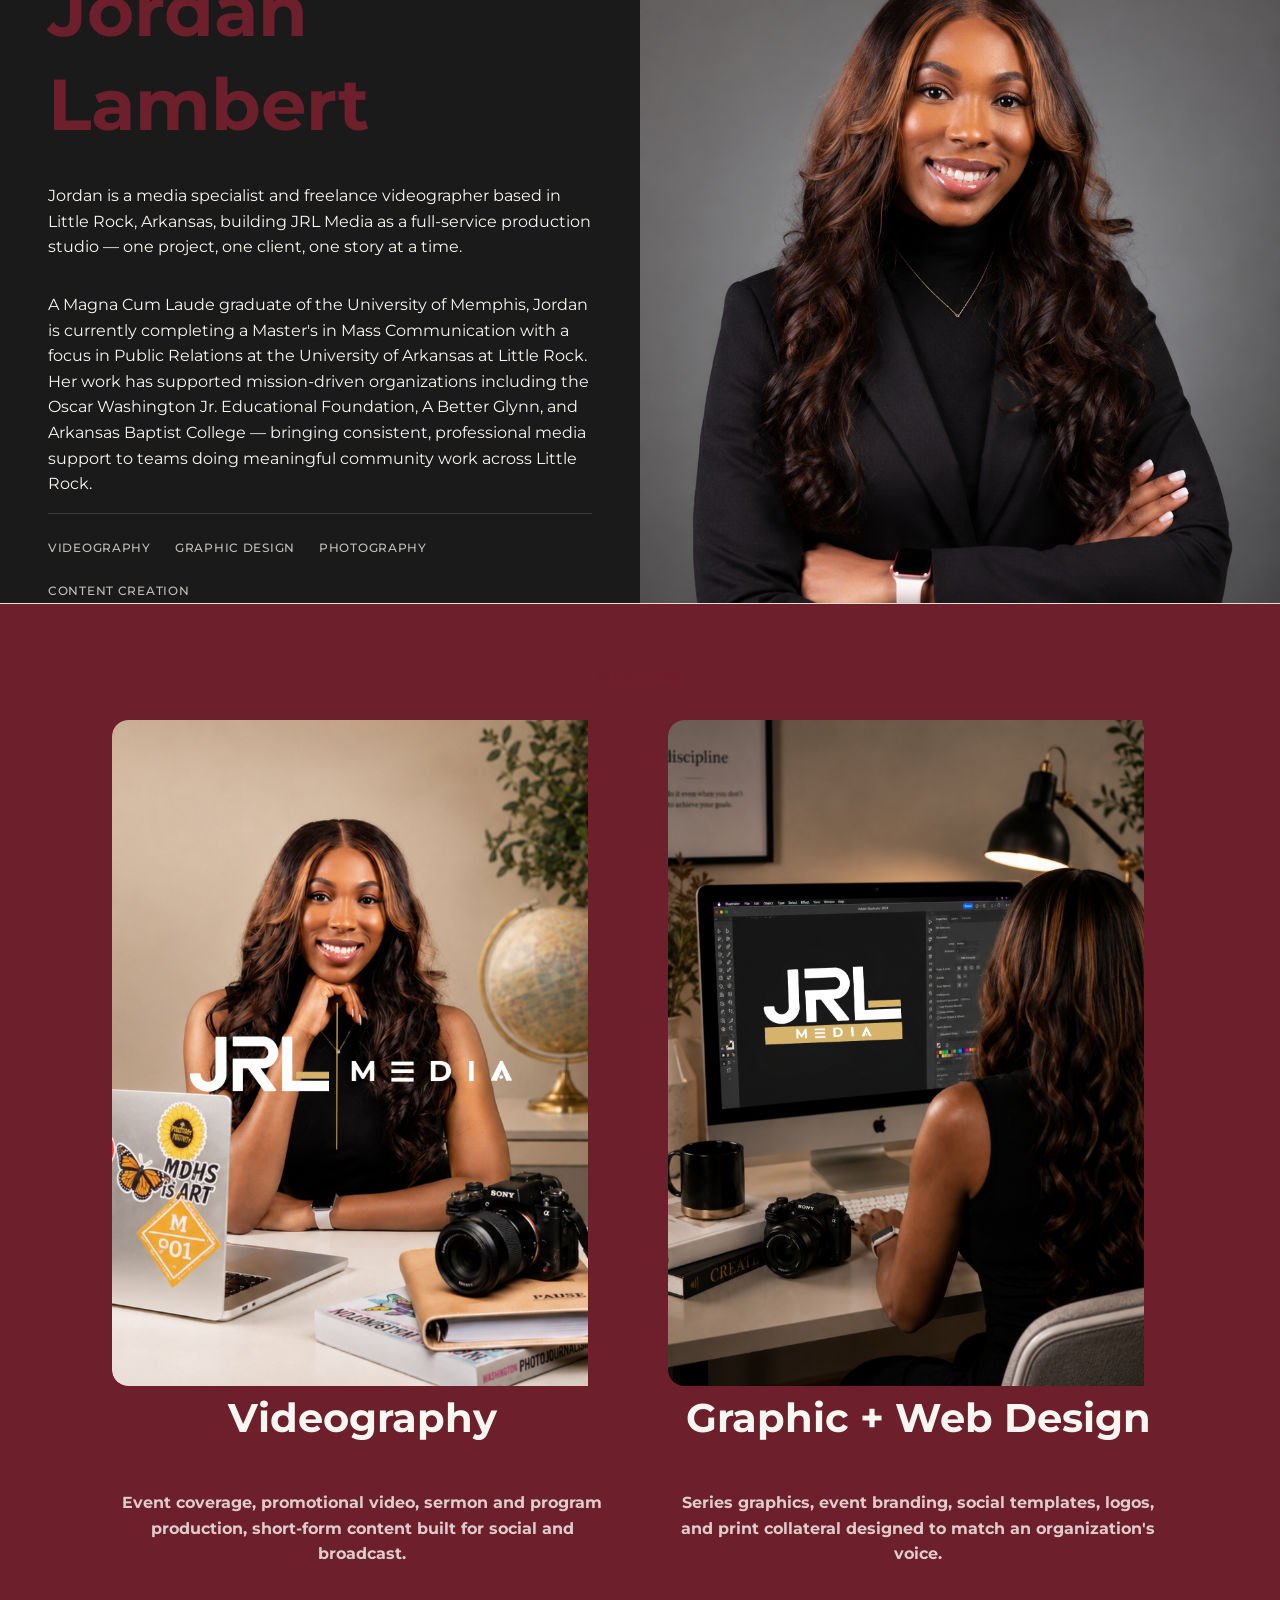
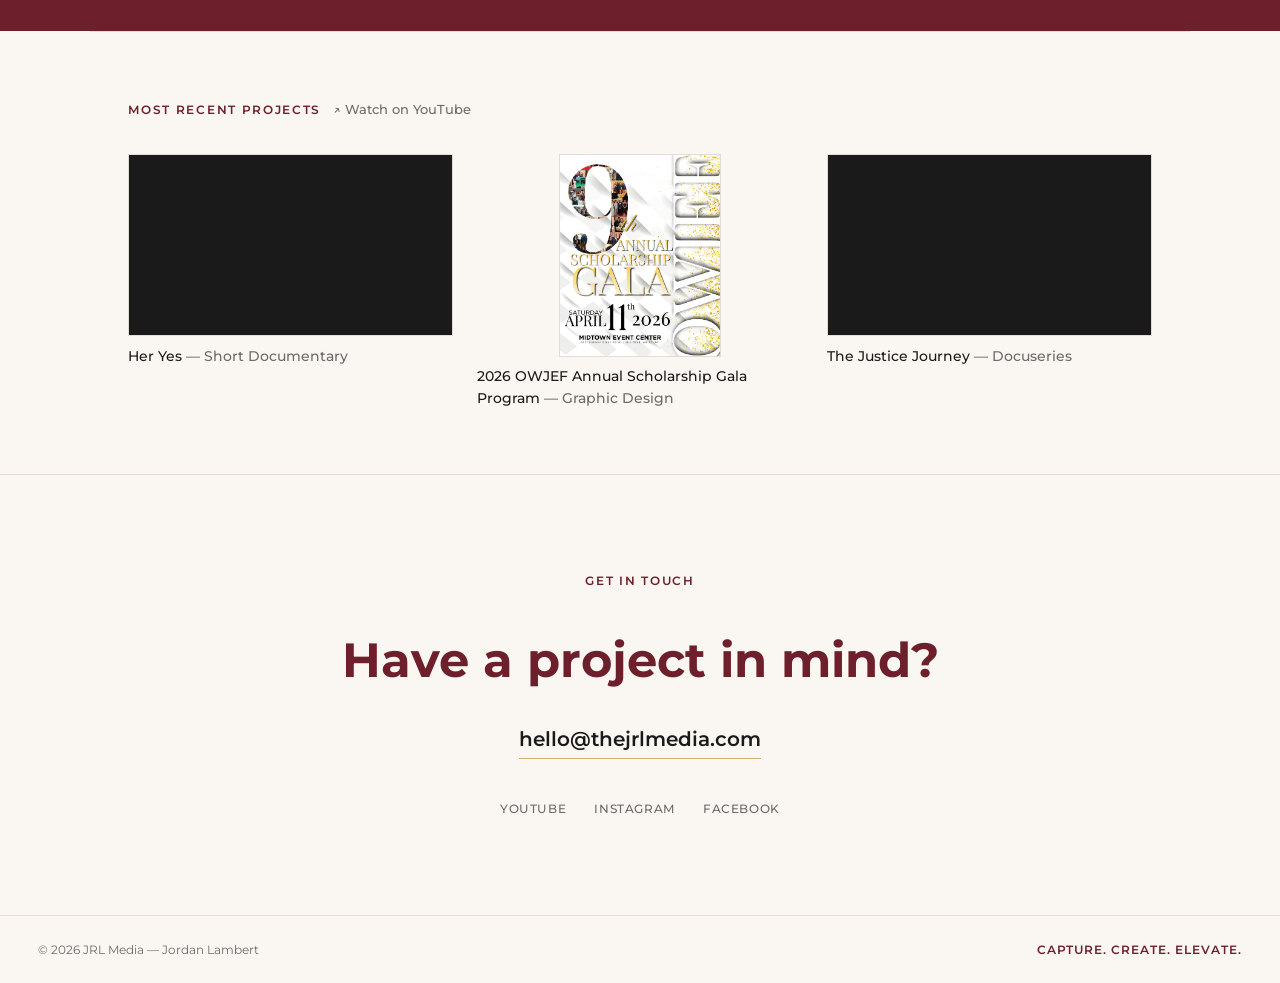
==== commit a3aa53a7: "Update index.html" ====
--- a/index.html
+++ b/index.html
@@ -65,7 +65,7 @@
       </div>
     </div>
     <div class="about-photo">
-      <img src="images/Headshot.png" alt="Jordan Lambert">
+        <img src="images/Headshot.png" alt="Jordan Lambert">
     </div>
   </section>
 
@@ -113,7 +113,7 @@
       </figure>
 
       <figure class="featured-item featured-item-compact">
-        <a class="thumb thumb-doc" href="files/OWJEFGalaProgram2026.pdf" target="_blank" rel="noopener">
+        <a class="thumb thumb-doc" href="https://canva.link/z1c2k17aevjtbu3" target="_blank" rel="noopener">
           <img src="images/gala-cover.png" alt="2026 OWJEF Alumni Scholarship Gala Program cover">
           <span class="thumb-doc-label">View full program (PDF) ↗</span>
         </a>
@@ -138,7 +138,7 @@
   <section id="contact" class="contact">
     <p class="eyebrow section-eyebrow">Get in touch</p>
     <h2>Have a project in mind?</h2>
-    <a href="mailto:contact@thejrlmedia.com" class="contact-email">contact@thejrlmedia.com</a>
+    <a href="mailto:hello@thejrlmedia.com" class="contact-email">hello@thejrlmedia.com</a>
     <div class="socials">
       <a href="https://www.youtube.com/@theJRLMedia" target="_blank" rel="noopener">YouTube</a>
       <a href="#">Instagram</a>
